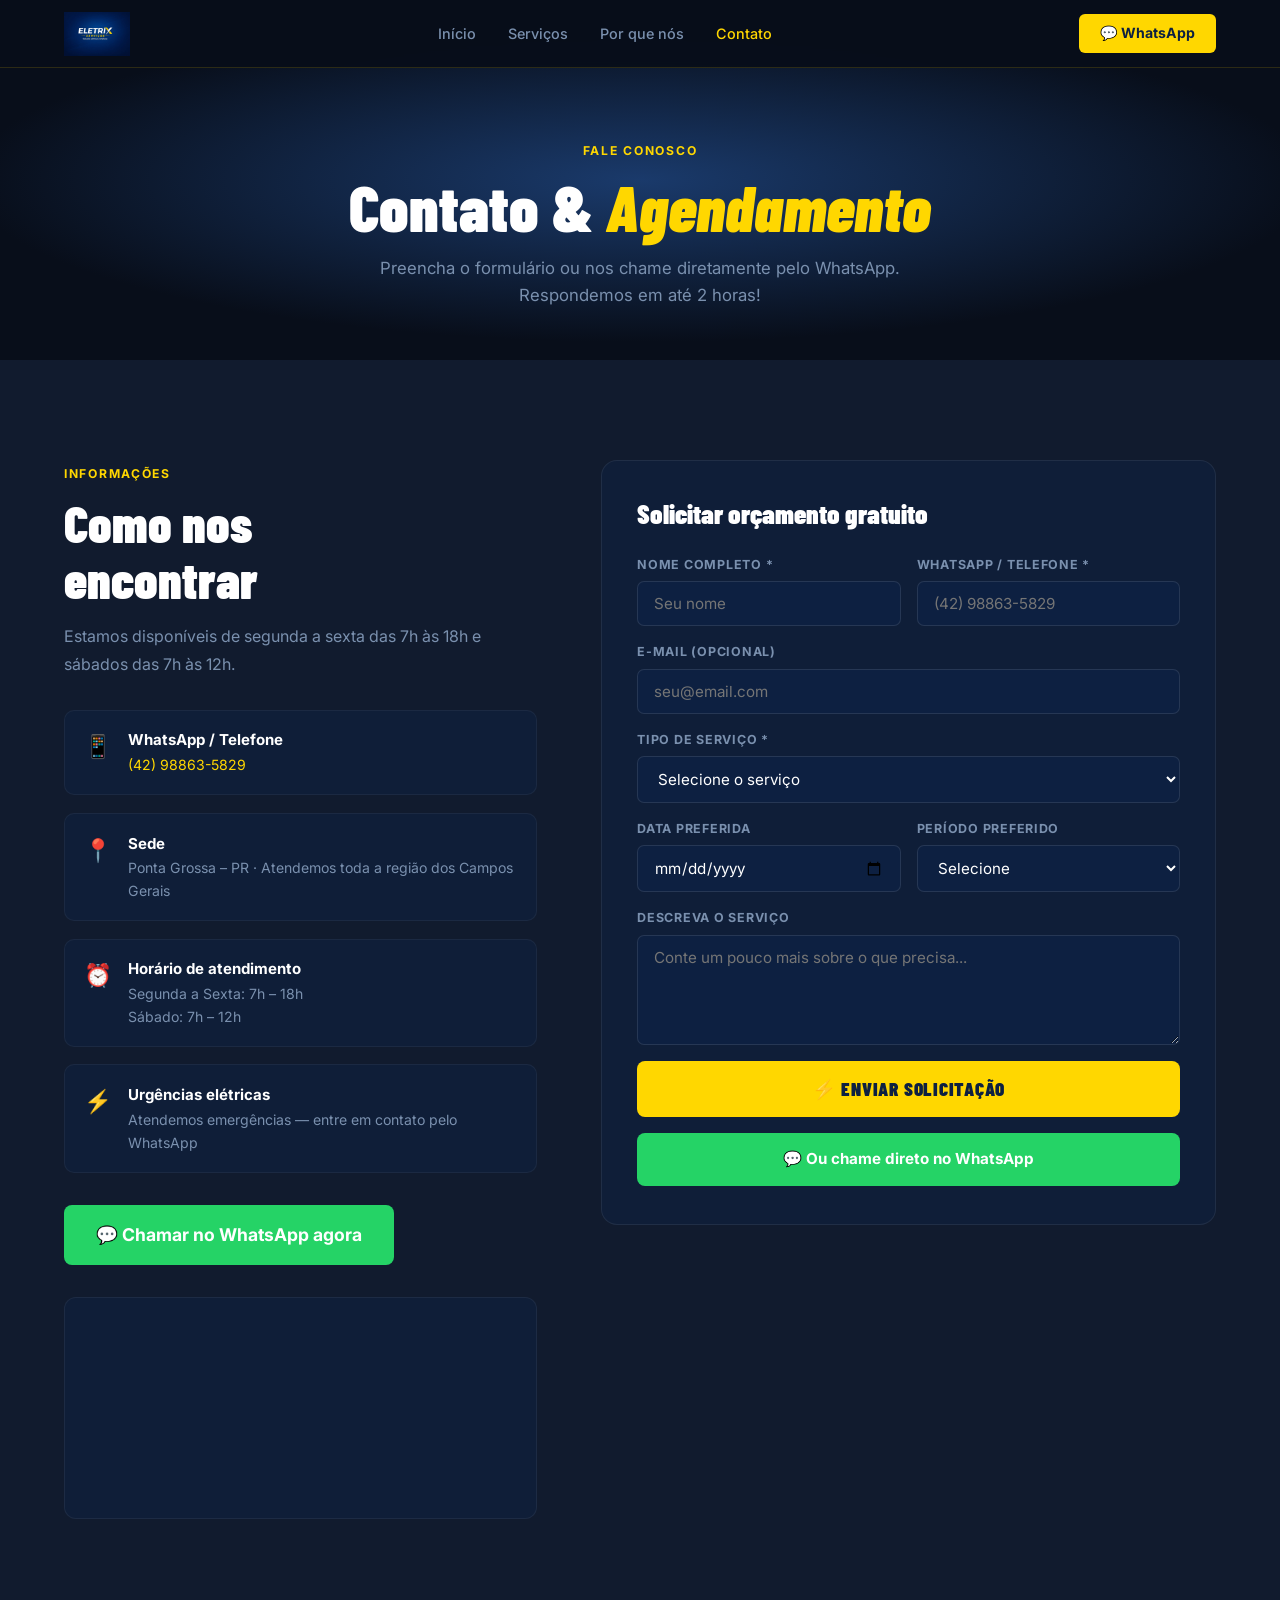
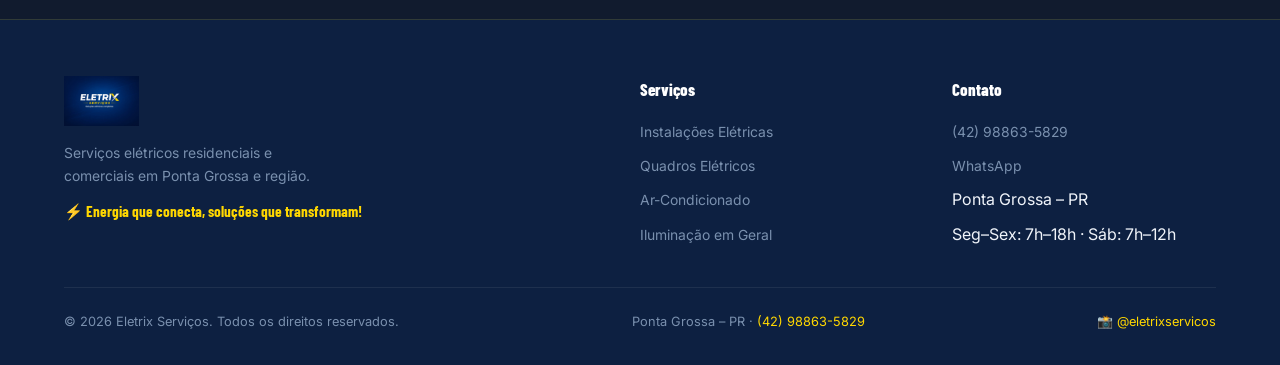
==== pages/contato.html @ 4c6054d5 "feature: criando base do novo site" ====
<!DOCTYPE html>
<html lang="pt-BR">
<head>
  <meta charset="UTF-8" />
  <meta name="viewport" content="width=device-width, initial-scale=1.0" />
  <title>Contato & Agendamento | Eletrix – Ponta Grossa, PR</title>
  <meta name="description" content="Entre em contato com a Eletrix. Agende uma visita ou peça um orçamento gratuito. WhatsApp: (42) 98863-5829." />

  <link rel="preconnect" href="https://fonts.googleapis.com" />
  <link rel="preconnect" href="https://fonts.gstatic.com" crossorigin />
  <link href="https://fonts.googleapis.com/css2?family=Barlow+Condensed:wght@400;600;700;900&family=Inter:wght@400;500;600&display=swap" rel="stylesheet" />
  <link rel="stylesheet" href="../css/style.css" />
</head>
<body>

  <!-- ══ NAV ══ -->
  <nav id="navbar">
    <a href="../index.html" class="nav-logo">
      <img src="../img/logo.jpg" alt="Eletrix Serviços" />
    </a>
    <ul class="nav-links">
      <li><a href="../index.html">Início</a></li>
      <li><a href="servicos.html">Serviços</a></li>
      <li><a href="../index.html#porque">Por que nós</a></li>
      <li><a href="contato.html" style="color:var(--spark)">Contato</a></li>
    </ul>
    <a href="https://wa.me/5542988635829" class="nav-cta" target="_blank">💬 WhatsApp</a>
    <button class="hamburger" id="hamburger" aria-label="Abrir menu">
      <span></span><span></span><span></span>
    </button>
  </nav>

  <!-- Mobile menu -->
  <div class="mobile-menu" id="mobile-menu">
    <a href="../index.html">Início</a>
    <a href="servicos.html">Serviços</a>
    <a href="../index.html#porque">Por que nós</a>
    <a href="contato.html">Contato</a>
    <a href="https://wa.me/5542988635829" class="nav-cta" target="_blank">💬 WhatsApp</a>
  </div>

  <!-- ══ PAGE HERO ══ -->
  <div class="page-hero reveal">
    <span class="section-eyebrow">Fale conosco</span>
    <h1>Contato &amp; <em style="color:var(--spark)">Agendamento</em></h1>
    <p>Preencha o formulário ou nos chame diretamente pelo WhatsApp. Respondemos em até 2 horas!</p>
  </div>

  <!-- ══ CONTATO GRID ══ -->
  <section class="section section--alt">
    <div class="max-w">
      <div class="contact-grid">

        <!-- INFO LATERAL -->
        <div>
          <div class="reveal">
            <span class="section-eyebrow">Informações</span>
            <h2 class="section-title">Como nos<br>encontrar</h2>
            <p class="section-sub">Estamos disponíveis de segunda a sexta das 7h às 18h e sábados das 7h às 12h.</p>
          </div>
          <div class="contact-info-list">
            <div class="contact-info-item reveal">
              <span class="ci-icon">📱</span>
              <div class="ci-text">
                <strong>WhatsApp / Telefone</strong>
                <a href="https://wa.me/5542988635829" target="_blank">(42) 98863-5829</a>
              </div>
            </div>
            <div class="contact-info-item reveal">
              <span class="ci-icon">📍</span>
              <div class="ci-text">
                <strong>Sede</strong>
                Ponta Grossa – PR · Atendemos toda a região dos Campos Gerais
              </div>
            </div>
            <div class="contact-info-item reveal">
              <span class="ci-icon">⏰</span>
              <div class="ci-text">
                <strong>Horário de atendimento</strong>
                Segunda a Sexta: 7h – 18h<br>Sábado: 7h – 12h
              </div>
            </div>
            <div class="contact-info-item reveal">
              <span class="ci-icon">⚡</span>
              <div class="ci-text">
                <strong>Urgências elétricas</strong>
                Atendemos emergências — entre em contato pelo WhatsApp
              </div>
            </div>
          </div>

          <!-- WhatsApp direto grande -->
          <a href="https://wa.me/5542988635829?text=Olá%2C+vim+pelo+site+da+Eletrix+e+gostaria+de+um+orçamento!"
             class="btn-whatsapp reveal" style="margin-top:2rem;justify-content:center;font-size:1.1rem;padding:1rem 2rem;" target="_blank">
            💬 Chamar no WhatsApp agora
          </a>

          <!-- Mapa placeholder -->
          <div class="reveal" style="margin-top:2rem;">
            <div style="background:var(--card);border-radius:12px;overflow:hidden;border:1px solid rgba(255,255,255,.06);">
              <iframe
                src="https://www.google.com/maps/embed?pb=!1m18!1m12!1m3!1d115938.4509085959!2d-50.22033!3d-25.09476!2m3!1f0!2f0!3f0!3m2!1i1024!2i768!4f13.1!3m3!1m2!1s0x94e8ab40a8640e25%3A0x6c54d29d7f6c5b4c!2sPonta%20Grossa%2C%20PR!5e0!3m2!1spt-BR!2sbr!4v1700000000000"
                width="100%" height="220" style="border:0;display:block;" allowfullscreen loading="lazy"
                referrerpolicy="no-referrer-when-downgrade" title="Eletrix – Ponta Grossa, PR">
              </iframe>
            </div>
          </div>
        </div>

        <!-- FORMULÁRIO -->
        <div class="form-box reveal">
          <h3>Solicitar orçamento gratuito</h3>

          <div id="contact-form">
            <div class="form-row">
              <div class="form-group">
                <label for="nome">Nome completo *</label>
                <input type="text" id="nome" name="nome" placeholder="Seu nome" autocomplete="name" />
              </div>
              <div class="form-group">
                <label for="telefone">WhatsApp / Telefone *</label>
                <input type="tel" id="telefone" name="telefone" placeholder="(42) 98863-5829" autocomplete="tel" />
              </div>
            </div>

            <div class="form-group">
              <label for="email">E-mail (opcional)</label>
              <input type="email" id="email" name="email" placeholder="seu@email.com" autocomplete="email" />
            </div>

            <div class="form-group">
              <label for="servico">Tipo de serviço *</label>
              <select id="servico" name="servico">
                <option value="">Selecione o serviço</option>
                <option value="instalacao">Instalações Elétricas</option>
                <option value="quadro">Quadros Elétricos</option>
                <option value="chuveiro">Chuveiros e Torneiras</option>
                <option value="arcondicionado">Ar-Condicionado e Ventilação</option>
                <option value="iluminacao">Iluminação em Geral</option>
                <option value="manutencao">Manutenção Elétrica</option>
                <option value="cftv">CFTV / Câmeras de Segurança</option>
                <option value="projeto">Projeto / Laudo Elétrico</option>
                <option value="outro">Outro</option>
              </select>
            </div>

            <div class="form-row">
              <div class="form-group">
                <label for="data">Data preferida</label>
                <input type="date" id="data" name="data" />
              </div>
              <div class="form-group">
                <label for="horario">Período preferido</label>
                <select id="horario" name="horario">
                  <option value="">Selecione</option>
                  <option value="manha">Manhã (7h – 12h)</option>
                  <option value="tarde">Tarde (12h – 18h)</option>
                </select>
              </div>
            </div>

            <div class="form-group">
              <label for="mensagem">Descreva o serviço</label>
              <textarea id="mensagem" name="mensagem" placeholder="Conte um pouco mais sobre o que precisa..."></textarea>
            </div>

            <button class="btn-submit" id="submit-btn" type="button">
              ⚡ Enviar solicitação
            </button>

            <a href="https://wa.me/5542988635829?text=Olá%2C+vim+pelo+site+da+Eletrix+e+gostaria+de+um+orçamento!"
               class="form-whatsapp" target="_blank">
              💬 Ou chame direto no WhatsApp
            </a>
          </div>

          <!-- Sucesso -->
          <div class="form-success" id="form-success">
            <div class="form-success-icon">✅</div>
            <h4>Solicitação enviada!</h4>
            <p>Entraremos em contato em breve pelo telefone ou WhatsApp informado.<br>Obrigado pela confiança!</p>
            <a href="../index.html" class="btn-primary" style="margin-top:1.5rem;display:inline-flex;justify-content:center;">
              Voltar ao início
            </a>
          </div>

        </div>
      </div>
    </div>
  </section>

  <!-- ══ FOOTER ══ -->
  <footer>
    <div class="max-w">
      <div class="footer-top">
        <div>
          <div class="footer-logo">
            <img src="../img/logo.jpg" alt="Eletrix Serviços" />
          </div>
          <p class="footer-desc">Serviços elétricos residenciais e comerciais em Ponta Grossa e região.</p>
          <p class="footer-slogan">⚡ Energia que conecta, soluções que transformam!</p>
        </div>
        <div>
          <div class="footer-heading">Serviços</div>
          <ul class="footer-links">
            <li><a href="servicos.html">Instalações Elétricas</a></li>
            <li><a href="servicos.html">Quadros Elétricos</a></li>
            <li><a href="servicos.html">Ar-Condicionado</a></li>
            <li><a href="servicos.html">Iluminação em Geral</a></li>
          </ul>
        </div>
        <div>
          <div class="footer-heading">Contato</div>
          <ul class="footer-links">
            <li><a href="tel:+5542988635829">(42) 98863-5829</a></li>
            <li><a href="https://wa.me/5542988635829" target="_blank">WhatsApp</a></li>
            <li>Ponta Grossa – PR</li>
            <li>Seg–Sex: 7h–18h · Sáb: 7h–12h</li>
          </ul>
        </div>
      </div>
      <div class="footer-bottom">
        <span>© <span id="year"></span> Eletrix Serviços. Todos os direitos reservados.</span>
        <span>Ponta Grossa – PR · <a href="tel:+5542988635829">(42) 98863-5829</a></span>
        <a href="https://www.instagram.com/eletrixservicos" target="_blank" style="display:inline-flex;align-items:center;gap:.4rem;color:var(--spark);">
          📸 @eletrixservicos
        </a>
      </div>
    </div>
  </footer>

  <script src="../js/main.js"></script>
</body>
</html>
---- css/style.css ----
/* ═══════════════════════════════════════════
   ELETRIX SERVIÇOS – style.css
   Cores baseadas na identidade visual oficial
═══════════════════════════════════════════ */

/* ── VARIÁVEIS ── */
:root {
  --navy:    #0d2041;
  --blue:    #1a3a6b;
  --spark:   #FFD700;
  --spark2:  #FFA500;
  --dark:    #080e1a;
  --gray:    #111b2e;
  --card:    #0f1e38;
  --light:   #f0f4fa;
  --muted:   #7a90ae;
  --white:   #ffffff;
  --radius:  10px;
  --shadow:  0 8px 32px rgba(0,0,0,.45);
}

/* ── RESET ── */
*, *::before, *::after { box-sizing: border-box; margin: 0; padding: 0; }
html  { scroll-behavior: smooth; }
body  {
  font-family: 'Inter', sans-serif;
  background: var(--dark);
  color: var(--light);
  overflow-x: hidden;
  line-height: 1.6;
}
h1,h2,h3,h4 { font-family: 'Barlow Condensed', sans-serif; line-height: 1.1; }
a   { text-decoration: none; color: inherit; }
img { max-width: 100%; display: block; }

/* ── NAV ── */
nav {
  position: fixed; top: 0; left: 0; right: 0; z-index: 200;
  display: flex; align-items: center; justify-content: space-between;
  padding: 0 5vw; height: 68px;
  background: rgba(8,14,26,.92);
  backdrop-filter: blur(14px);
  border-bottom: 1px solid rgba(255,215,0,.15);
  transition: background .3s;
}
nav.scrolled { background: rgba(8,14,26,.98); }

/* Logo na nav */
.nav-logo img {
  height: 44px;
  width: auto;
  object-fit: contain;
}

.nav-links { display: flex; gap: 2rem; list-style: none; }
.nav-links a {
  font-size: .9rem; font-weight: 500; color: var(--muted);
  transition: color .2s;
}
.nav-links a:hover { color: var(--spark); }

.nav-cta {
  background: var(--spark); color: var(--navy);
  padding: .5rem 1.3rem; border-radius: 6px;
  font-weight: 700; font-size: .88rem;
  display: flex; align-items: center; gap: .35rem;
  transition: background .2s, transform .15s;
  white-space: nowrap;
}
.nav-cta:hover { background: #ffe033; transform: translateY(-1px); }

/* Hamburger */
.hamburger {
  display: none; flex-direction: column; gap: 5px;
  cursor: pointer; padding: 4px; background: none; border: none;
}
.hamburger span {
  display: block; width: 24px; height: 2px;
  background: var(--light); border-radius: 2px; transition: .3s;
}
.hamburger.active span:nth-child(1) { transform: translateY(7px) rotate(45deg); }
.hamburger.active span:nth-child(2) { opacity: 0; }
.hamburger.active span:nth-child(3) { transform: translateY(-7px) rotate(-45deg); }

/* Mobile menu */
.mobile-menu {
  display: none; position: fixed;
  top: 68px; left: 0; right: 0; z-index: 199;
  background: rgba(8,14,26,.98);
  border-bottom: 1px solid rgba(255,215,0,.15);
  padding: 1.5rem 5vw 2rem;
  flex-direction: column; gap: 1.2rem;
}
.mobile-menu.open { display: flex; }
.mobile-menu a {
  font-size: 1rem; font-weight: 500; color: var(--muted);
  padding: .5rem 0; border-bottom: 1px solid rgba(255,255,255,.05);
}
.mobile-menu a:hover { color: var(--spark); }
.mobile-menu .nav-cta {
  display: inline-flex; width: fit-content; margin-top: .5rem;
}

/* ── UTILITÁRIOS ── */
.max-w    { max-width: 1200px; margin: 0 auto; }
.section  { padding: 100px 5vw; }
.section--alt { background: var(--gray); }

.section-eyebrow {
  display: inline-block;
  font-size: .76rem; font-weight: 700; letter-spacing: .14em;
  text-transform: uppercase; color: var(--spark);
  margin-bottom: .7rem;
}
.section-title {
  font-size: clamp(2rem, 4vw, 3.2rem);
  font-weight: 900; color: var(--white); margin-bottom: .9rem;
}
.section-sub {
  font-size: 1rem; color: var(--muted); line-height: 1.75;
  max-width: 540px;
}
.section-header { margin-bottom: 3.5rem; }

/* Botões */
.btn-primary {
  background: var(--spark); color: var(--navy);
  padding: .85rem 2rem; border-radius: 8px;
  font-weight: 700; font-size: 1rem;
  display: inline-flex; align-items: center; gap: .5rem;
  transition: transform .15s, box-shadow .2s;
}
.btn-primary:hover {
  transform: translateY(-2px);
  box-shadow: 0 8px 28px rgba(255,215,0,.38);
}
.btn-outline {
  border: 1.5px solid rgba(255,255,255,.22); color: var(--white);
  padding: .85rem 2rem; border-radius: 8px;
  font-weight: 600; font-size: 1rem;
  transition: border-color .2s, color .2s;
}
.btn-outline:hover { border-color: var(--spark); color: var(--spark); }
.btn-whatsapp {
  display: inline-flex; align-items: center; gap: .55rem;
  background: #25d366; color: #fff;
  padding: .85rem 2rem; border-radius: 8px;
  font-weight: 700; font-size: 1rem;
  transition: background .2s, transform .15s;
}
.btn-whatsapp:hover { background: #1ebe5d; transform: translateY(-2px); }

/* Scroll reveal */
.reveal {
  opacity: 0; transform: translateY(28px);
  transition: opacity .7s ease, transform .7s ease;
}
.reveal.visible { opacity: 1; transform: none; }

/* ── HERO ── */
#hero {
  min-height: 100vh;
  display: flex; align-items: center;
  padding: 0 5vw; padding-top: 90px;
  background:
    radial-gradient(ellipse 75% 55% at 65% 45%, #1a3a6b 0%, transparent 70%),
    var(--dark);
  position: relative; overflow: hidden;
}
.particles {
  position: absolute; inset: 0; pointer-events: none; overflow: hidden;
}
.particle {
  position: absolute; border-radius: 50%;
  background: var(--spark); opacity: 0;
  animation: floatParticle linear infinite;
}
.hero-grid {
  display: grid; grid-template-columns: 1fr 1fr;
  gap: 3rem; align-items: center; width: 100%;
}
.hero-eyebrow {
  display: inline-flex; align-items: center; gap: .5rem;
  background: rgba(255,215,0,.1);
  border: 1px solid rgba(255,215,0,.28);
  color: var(--spark); font-size: .8rem; font-weight: 700;
  padding: .3rem .9rem; border-radius: 20px;
  letter-spacing: .07em; text-transform: uppercase;
  margin-bottom: 1.2rem;
}
h1.hero-title {
  font-size: clamp(2.8rem, 5.5vw, 5rem);
  font-weight: 900; color: var(--white); margin-bottom: 1.1rem;
  opacity: 0; transform: translateY(28px);
  animation: fadeUp .8s .15s forwards;
}
h1.hero-title em { color: var(--spark); font-style: normal; }
.hero-sub {
  font-size: 1.05rem; color: var(--muted); line-height: 1.75;
  margin-bottom: 2rem; max-width: 460px;
  opacity: 0; transform: translateY(20px);
  animation: fadeUp .8s .35s forwards;
}
.hero-actions {
  display: flex; gap: 1rem; flex-wrap: wrap;
  opacity: 0; animation: fadeUp .8s .55s forwards;
}
.hero-stats {
  display: flex; gap: 2.5rem; margin-top: 3rem;
  opacity: 0; animation: fadeUp .8s .75s forwards;
}
.stat-num {
  font-family: 'Barlow Condensed', sans-serif;
  font-size: 2.4rem; font-weight: 900; color: var(--spark); line-height: 1;
}
.stat-label { font-size: .78rem; color: var(--muted); margin-top: .15rem; }

/* Logo hero visual */
.hero-visual {
  display: flex; justify-content: center; align-items: center;
  opacity: 0; animation: fadeUp .8s .25s forwards;
}
.hero-logo-wrap {
  position: relative; display: flex; align-items: center; justify-content: center;
}
.hero-logo-glow {
  position: absolute; inset: -40px; border-radius: 50%;
  background: radial-gradient(circle, rgba(255,215,0,.15) 0%, transparent 68%);
  animation: pulse 3s ease-in-out infinite;
}
.hero-logo-img {
  width: clamp(260px, 30vw, 380px);
  border-radius: 16px;
  position: relative; z-index: 1;
  filter: drop-shadow(0 0 40px rgba(255,215,0,.3));
}

/* ── SERVIÇOS (index preview) ── */
.services-grid {
  display: grid; grid-template-columns: repeat(auto-fit, minmax(220px, 1fr));
  gap: 1.4rem;
}
.service-card {
  background: var(--card);
  border: 1px solid rgba(255,255,255,.06);
  border-radius: var(--radius); padding: 1.8rem 1.6rem;
  transition: transform .25s, border-color .25s, box-shadow .25s;
  text-align: center;
}
.service-card:hover {
  transform: translateY(-6px);
  border-color: rgba(255,215,0,.3);
  box-shadow: 0 14px 40px rgba(0,0,0,.4);
}
.service-icon {
  font-size: 2.8rem; margin-bottom: 1rem;
  display: block; line-height: 1;
}
.service-card h3 {
  font-size: 1.25rem; font-weight: 700; color: var(--white);
  margin-bottom: .5rem;
}
.service-card p { font-size: .88rem; color: var(--muted); line-height: 1.65; }
.service-more {
  display: block; margin-top: 3.5rem; text-align: center;
}

/* ── DIFERENCIAIS ── */
.diff-grid {
  display: grid; grid-template-columns: 1fr 1fr;
  gap: 4rem; align-items: center;
}
.diff-list { list-style: none; display: flex; flex-direction: column; gap: 1.2rem; margin-top: 2rem; }
.diff-item {
  display: flex; gap: 1rem; align-items: flex-start;
  padding: 1.1rem 1.3rem;
  background: var(--card); border-radius: var(--radius);
  border: 1px solid rgba(255,255,255,.05);
  transition: border-color .2s;
}
.diff-item:hover { border-color: rgba(255,215,0,.2); }
.diff-icon { font-size: 1.5rem; flex-shrink: 0; }
.diff-item h4 { font-size: 1.05rem; font-weight: 700; color: var(--white); margin-bottom: .2rem; }
.diff-item p  { font-size: .87rem; color: var(--muted); line-height: 1.6; }

.creds-box {
  background: var(--card); border-radius: 16px;
  padding: 2rem; display: flex; flex-direction: column; gap: 1rem;
}
.creds-title {
  font-family: 'Barlow Condensed', sans-serif;
  font-size: 1.2rem; font-weight: 800; color: var(--spark);
  margin-bottom: .3rem;
}
.cred-row {
  display: flex; align-items: center; gap: .9rem;
  padding: .85rem 1rem; background: var(--navy); border-radius: 8px;
}
.cred-row-icon { font-size: 1.3rem; flex-shrink: 0; }
.cred-row-text { font-size: .86rem; color: var(--muted); }
.cred-row-text strong { color: var(--white); display: block; font-size: .92rem; }

/* ── DEPOIMENTOS ── */
.reviews-grid {
  display: grid; grid-template-columns: repeat(auto-fit, minmax(270px, 1fr));
  gap: 1.4rem;
}
.review-card {
  background: var(--card); border-radius: var(--radius);
  padding: 1.8rem; border: 1px solid rgba(255,255,255,.05);
  display: flex; flex-direction: column; gap: .9rem;
  transition: transform .2s;
}
.review-card:hover { transform: translateY(-4px); }
.stars { color: var(--spark); font-size: .95rem; letter-spacing: .1em; }
.review-text {
  font-size: .92rem; color: var(--light); line-height: 1.7;
  font-style: italic;
}
.reviewer { display: flex; align-items: center; gap: .75rem; margin-top: auto; }
.reviewer-avatar {
  width: 40px; height: 40px; border-radius: 50%;
  background: linear-gradient(135deg, var(--spark), var(--spark2));
  display: flex; align-items: center; justify-content: center;
  font-family: 'Barlow Condensed', sans-serif;
  font-weight: 900; font-size: 1.05rem; color: var(--navy);
  flex-shrink: 0;
}
.reviewer-name { font-weight: 600; font-size: .88rem; color: var(--white); }
.reviewer-loc  { font-size: .76rem; color: var(--muted); }

/* ── CTA BANNER ── */
.cta-banner {
  background: linear-gradient(135deg, var(--spark) 0%, var(--spark2) 100%);
  padding: 60px 5vw; text-align: center;
}
.cta-banner h2 {
  font-size: clamp(1.8rem, 3.5vw, 3rem);
  font-weight: 900; color: var(--navy); margin-bottom: .8rem;
}
.cta-banner p { font-size: 1.1rem; color: var(--navy); opacity: .8; margin-bottom: 2rem; }
.cta-banner .btn-dark {
  background: var(--navy); color: var(--spark);
  padding: .9rem 2.2rem; border-radius: 8px;
  font-weight: 800; font-size: 1rem;
  display: inline-flex; align-items: center; gap: .5rem;
  transition: background .2s, transform .15s;
}
.cta-banner .btn-dark:hover { background: var(--dark); transform: translateY(-2px); }

/* ── PAGE INTERNA: SERVIÇOS ── */
.page-hero {
  min-height: 40vh; display: flex; align-items: center;
  padding: 0 5vw; padding-top: 90px;
  background: radial-gradient(ellipse 70% 60% at 50% 50%, #1a3a6b 0%, var(--dark) 75%);
  text-align: center; flex-direction: column; justify-content: center;
}
.page-hero h1 {
  font-size: clamp(2.2rem, 5vw, 4rem);
  font-weight: 900; color: var(--white); margin-bottom: .8rem;
}
.page-hero p { font-size: 1.05rem; color: var(--muted); max-width: 540px; margin: 0 auto; }

.services-full-grid {
  display: grid; grid-template-columns: repeat(auto-fit, minmax(300px, 1fr));
  gap: 1.8rem;
}
.service-full-card {
  background: var(--card); border-radius: var(--radius);
  padding: 2.2rem 2rem; border: 1px solid rgba(255,255,255,.06);
  transition: transform .25s, border-color .25s, box-shadow .25s;
}
.service-full-card:hover {
  transform: translateY(-6px);
  border-color: rgba(255,215,0,.28);
  box-shadow: 0 14px 44px rgba(0,0,0,.42);
}
.service-full-card .svc-icon { font-size: 3rem; margin-bottom: 1.2rem; }
.service-full-card h3 {
  font-size: 1.45rem; font-weight: 800; color: var(--white); margin-bottom: .6rem;
}
.service-full-card p { font-size: .92rem; color: var(--muted); line-height: 1.7; margin-bottom: 1.2rem; }
.svc-tags { display: flex; flex-wrap: wrap; gap: .5rem; }
.svc-tag {
  font-size: .74rem; font-weight: 700; letter-spacing: .05em;
  color: var(--spark); background: rgba(255,215,0,.09);
  border: 1px solid rgba(255,215,0,.2);
  padding: .22rem .7rem; border-radius: 4px;
}
.svc-cta {
  display: inline-flex; align-items: center; gap: .4rem;
  margin-top: 1.4rem; color: var(--spark);
  font-weight: 700; font-size: .88rem;
  transition: gap .2s;
}
.svc-cta:hover { gap: .7rem; }

/* ── PAGE INTERNA: CONTATO ── */
.contact-grid {
  display: grid; grid-template-columns: 1fr 1.3fr;
  gap: 4rem; align-items: start;
}
.contact-info-list { display: flex; flex-direction: column; gap: 1.1rem; margin-top: 2rem; }
.contact-info-item {
  display: flex; gap: 1rem; align-items: flex-start;
  padding: 1.1rem 1.2rem; background: var(--card);
  border-radius: var(--radius); border: 1px solid rgba(255,255,255,.05);
}
.ci-icon { font-size: 1.4rem; flex-shrink: 0; }
.ci-text  { font-size: .88rem; color: var(--muted); line-height: 1.6; }
.ci-text strong { color: var(--white); display: block; margin-bottom: .12rem; font-size: .94rem; }
.ci-text a { color: var(--spark); }

.form-box {
  background: var(--card); border-radius: 16px;
  padding: 2.4rem 2.2rem; border: 1px solid rgba(255,255,255,.07);
}
.form-box h3 {
  font-size: 1.7rem; font-weight: 900; color: var(--white);
  margin-bottom: 1.6rem;
}
.form-row   { display: grid; grid-template-columns: 1fr 1fr; gap: 1rem; }
.form-group { display: flex; flex-direction: column; gap: .4rem; margin-bottom: 1rem; }
.form-group label {
  font-size: .78rem; font-weight: 700; color: var(--muted);
  text-transform: uppercase; letter-spacing: .06em;
}
.form-group input,
.form-group select,
.form-group textarea {
  background: var(--navy); border: 1.5px solid rgba(255,255,255,.1);
  border-radius: 7px; padding: .75rem 1rem;
  color: var(--white); font-size: .95rem;
  font-family: 'Inter', sans-serif; outline: none;
  transition: border-color .2s; width: 100%;
}
.form-group input:focus,
.form-group select:focus,
.form-group textarea:focus { border-color: var(--spark); }
.form-group textarea { resize: vertical; min-height: 110px; }
.form-group select option { background: var(--navy); }
.btn-submit {
  width: 100%; padding: 1rem;
  background: var(--spark); color: var(--navy);
  border: none; border-radius: 8px; cursor: pointer;
  font-family: 'Barlow Condensed', sans-serif;
  font-size: 1.2rem; font-weight: 900;
  letter-spacing: .04em; text-transform: uppercase;
  transition: background .2s, transform .15s, box-shadow .2s;
}
.btn-submit:hover {
  background: #ffe033; transform: translateY(-2px);
  box-shadow: 0 8px 28px rgba(255,215,0,.4);
}
.btn-submit:disabled { opacity: .6; cursor: not-allowed; transform: none; }
.form-whatsapp {
  display: flex; align-items: center; justify-content: center; gap: .6rem;
  margin-top: 1rem; padding: .9rem;
  background: #25d366; color: #fff; border-radius: 8px;
  font-weight: 700; font-size: .95rem;
  transition: background .2s, transform .15s;
}
.form-whatsapp:hover { background: #1ebe5d; transform: translateY(-2px); }
.form-success {
  display: none; text-align: center; padding: 2.5rem 1rem;
}
.form-success-icon { font-size: 3.5rem; margin-bottom: .8rem; }
.form-success h4 {
  font-family: 'Barlow Condensed', sans-serif;
  font-size: 2rem; font-weight: 900; color: var(--spark); margin-bottom: .5rem;
}
.form-success p { font-size: .95rem; color: var(--muted); }

/* ── FOOTER ── */
footer {
  background: var(--navy);
  padding: 3.5rem 5vw 2rem;
  border-top: 1px solid rgba(255,215,0,.15);
}
.footer-top {
  display: grid; grid-template-columns: 2fr 1fr 1fr;
  gap: 3rem; margin-bottom: 2.5rem;
}
.footer-logo img { height: 50px; width: auto; margin-bottom: 1rem; }
.footer-desc { font-size: .87rem; color: var(--muted); line-height: 1.7; max-width: 280px; }
.footer-slogan {
  font-family: 'Barlow Condensed', sans-serif;
  font-size: .95rem; font-weight: 700; color: var(--spark);
  margin-top: .6rem;
}
.footer-heading {
  font-family: 'Barlow Condensed', sans-serif;
  font-size: 1.05rem; font-weight: 800; color: var(--white); margin-bottom: 1rem;
}
.footer-links { list-style: none; display: flex; flex-direction: column; gap: .55rem; }
.footer-links a { font-size: .87rem; color: var(--muted); transition: color .2s; }
.footer-links a:hover { color: var(--spark); }
.footer-bottom {
  border-top: 1px solid rgba(255,255,255,.07);
  padding-top: 1.5rem;
  display: flex; justify-content: space-between; align-items: center;
  font-size: .8rem; color: var(--muted); flex-wrap: wrap; gap: .5rem;
}
.footer-bottom a { color: var(--spark); }

/* ── ANIMAÇÕES ── */
@keyframes fadeUp {
  to { opacity: 1; transform: translateY(0); }
}
@keyframes pulse {
  0%, 100% { transform: scale(1); opacity: .15; }
  50%       { transform: scale(1.2); opacity: .3; }
}
@keyframes floatParticle {
  from { transform: translateY(100vh); opacity: 0; }
  8%   { opacity: .35; }
  92%  { opacity: .12; }
  to   { transform: translateY(-8vh); opacity: 0; }
}

/* ── RESPONSIVO ── */
@media (max-width: 900px) {
  .hero-grid   { grid-template-columns: 1fr; }
  .diff-grid   { grid-template-columns: 1fr; }
  .contact-grid { grid-template-columns: 1fr; }
  .hero-visual { display: none; }
}
@media (max-width: 768px) {
  .nav-links, .nav-cta { display: none; }
  .hamburger { display: flex; }
  .footer-top { grid-template-columns: 1fr; gap: 2rem; }
  .footer-bottom { flex-direction: column; text-align: center; }
  .form-row { grid-template-columns: 1fr; }
  .hero-stats { gap: 1.5rem; flex-wrap: wrap; }
}
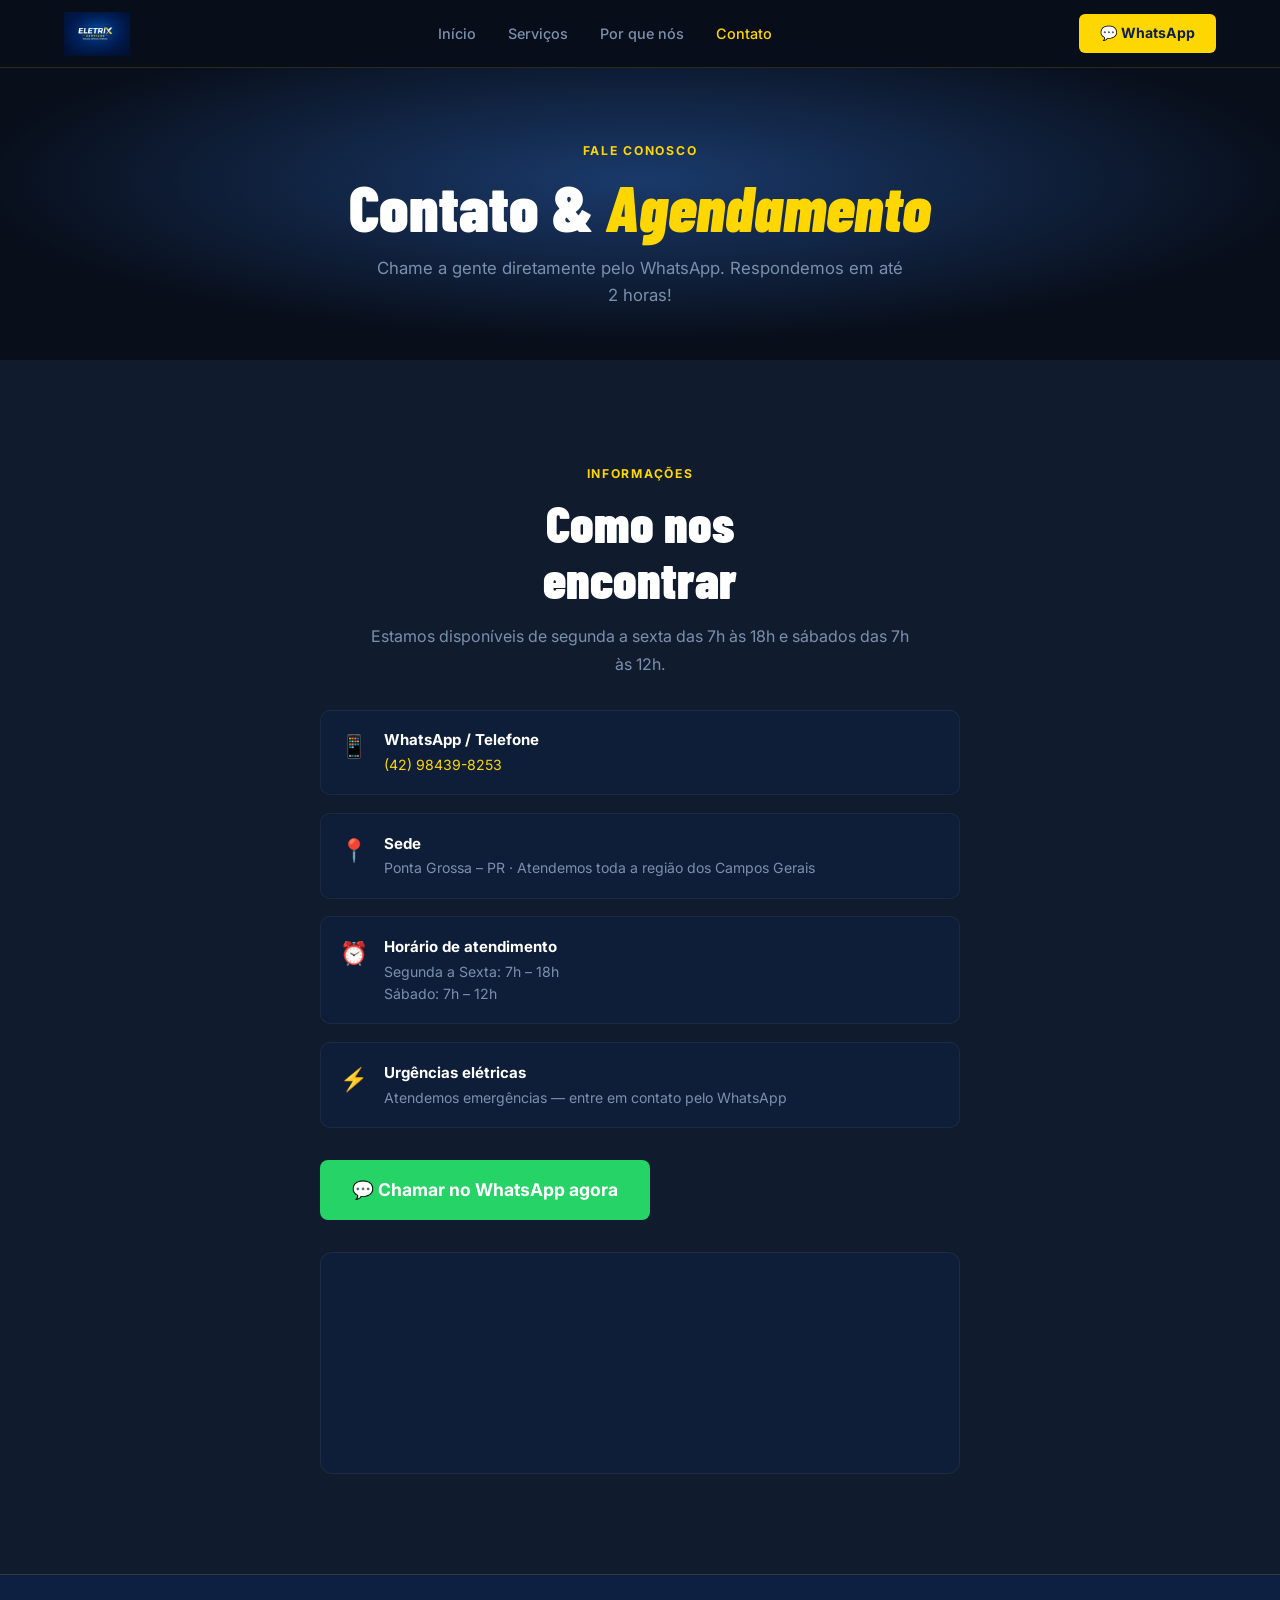
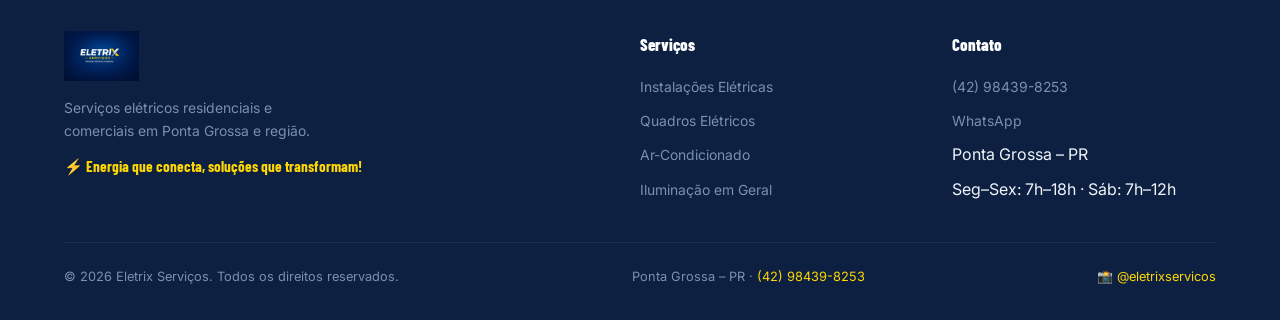
==== commit 821ade28: "Remove formulario de contato, adiciona SEO files e atualiza WhatsApp Substitui o formulario da pagin" ====
--- a/pages/contato.html
+++ b/pages/contato.html
@@ -4,7 +4,7 @@
   <meta charset="UTF-8" />
   <meta name="viewport" content="width=device-width, initial-scale=1.0" />
   <title>Contato & Agendamento | Eletrix – Ponta Grossa, PR</title>
-  <meta name="description" content="Entre em contato com a Eletrix. Agende uma visita ou peça um orçamento gratuito. WhatsApp: (42) 98863-5829." />
+  <meta name="description" content="Entre em contato com a Eletrix. Agende uma visita ou peça um orçamento gratuito. WhatsApp: (42) 98439-8253." />
 
   <link rel="preconnect" href="https://fonts.googleapis.com" />
   <link rel="preconnect" href="https://fonts.gstatic.com" crossorigin />
@@ -24,7 +24,7 @@
       <li><a href="../index.html#porque">Por que nós</a></li>
       <li><a href="contato.html" style="color:var(--spark)">Contato</a></li>
     </ul>
-    <a href="https://wa.me/5542988635829" class="nav-cta" target="_blank">💬 WhatsApp</a>
+    <a href="https://wa.me/5542984398253" class="nav-cta" target="_blank">💬 WhatsApp</a>
     <button class="hamburger" id="hamburger" aria-label="Abrir menu">
       <span></span><span></span><span></span>
     </button>
@@ -36,154 +36,69 @@
     <a href="servicos.html">Serviços</a>
     <a href="../index.html#porque">Por que nós</a>
     <a href="contato.html">Contato</a>
-    <a href="https://wa.me/5542988635829" class="nav-cta" target="_blank">💬 WhatsApp</a>
+    <a href="https://wa.me/5542984398253" class="nav-cta" target="_blank">💬 WhatsApp</a>
   </div>
 
   <!-- ══ PAGE HERO ══ -->
   <div class="page-hero reveal">
     <span class="section-eyebrow">Fale conosco</span>
     <h1>Contato &amp; <em style="color:var(--spark)">Agendamento</em></h1>
-    <p>Preencha o formulário ou nos chame diretamente pelo WhatsApp. Respondemos em até 2 horas!</p>
+    <p>Chame a gente diretamente pelo WhatsApp. Respondemos em até 2 horas!</p>
   </div>
 
-  <!-- ══ CONTATO GRID ══ -->
+  <!-- ══ CONTATO ══ -->
   <section class="section section--alt">
-    <div class="max-w">
-      <div class="contact-grid">
-
-        <!-- INFO LATERAL -->
-        <div>
-          <div class="reveal">
-            <span class="section-eyebrow">Informações</span>
-            <h2 class="section-title">Como nos<br>encontrar</h2>
-            <p class="section-sub">Estamos disponíveis de segunda a sexta das 7h às 18h e sábados das 7h às 12h.</p>
-          </div>
-          <div class="contact-info-list">
-            <div class="contact-info-item reveal">
-              <span class="ci-icon">📱</span>
-              <div class="ci-text">
-                <strong>WhatsApp / Telefone</strong>
-                <a href="https://wa.me/5542988635829" target="_blank">(42) 98863-5829</a>
-              </div>
-            </div>
-            <div class="contact-info-item reveal">
-              <span class="ci-icon">📍</span>
-              <div class="ci-text">
-                <strong>Sede</strong>
-                Ponta Grossa – PR · Atendemos toda a região dos Campos Gerais
-              </div>
-            </div>
-            <div class="contact-info-item reveal">
-              <span class="ci-icon">⏰</span>
-              <div class="ci-text">
-                <strong>Horário de atendimento</strong>
-                Segunda a Sexta: 7h – 18h<br>Sábado: 7h – 12h
-              </div>
-            </div>
-            <div class="contact-info-item reveal">
-              <span class="ci-icon">⚡</span>
-              <div class="ci-text">
-                <strong>Urgências elétricas</strong>
-                Atendemos emergências — entre em contato pelo WhatsApp
-              </div>
-            </div>
-          </div>
-
-          <!-- WhatsApp direto grande -->
-          <a href="https://wa.me/5542988635829?text=Olá%2C+vim+pelo+site+da+Eletrix+e+gostaria+de+um+orçamento!"
-             class="btn-whatsapp reveal" style="margin-top:2rem;justify-content:center;font-size:1.1rem;padding:1rem 2rem;" target="_blank">
-            💬 Chamar no WhatsApp agora
-          </a>
-
-          <!-- Mapa placeholder -->
-          <div class="reveal" style="margin-top:2rem;">
-            <div style="background:var(--card);border-radius:12px;overflow:hidden;border:1px solid rgba(255,255,255,.06);">
-              <iframe
-                src="https://www.google.com/maps/embed?pb=!1m18!1m12!1m3!1d115938.4509085959!2d-50.22033!3d-25.09476!2m3!1f0!2f0!3f0!3m2!1i1024!2i768!4f13.1!3m3!1m2!1s0x94e8ab40a8640e25%3A0x6c54d29d7f6c5b4c!2sPonta%20Grossa%2C%20PR!5e0!3m2!1spt-BR!2sbr!4v1700000000000"
-                width="100%" height="220" style="border:0;display:block;" allowfullscreen loading="lazy"
-                referrerpolicy="no-referrer-when-downgrade" title="Eletrix – Ponta Grossa, PR">
-              </iframe>
-            </div>
+    <div class="max-w contact-single">
+      <div class="reveal" style="text-align:center;">
+        <span class="section-eyebrow">Informações</span>
+        <h2 class="section-title">Como nos<br>encontrar</h2>
+        <p class="section-sub" style="margin:0 auto;">Estamos disponíveis de segunda a sexta das 7h às 18h e sábados das 7h às 12h.</p>
+      </div>
+      <div class="contact-info-list">
+        <div class="contact-info-item reveal">
+          <span class="ci-icon">📱</span>
+          <div class="ci-text">
+            <strong>WhatsApp / Telefone</strong>
+            <a href="https://wa.me/5542984398253" target="_blank">(42) 98439-8253</a>
           </div>
         </div>
+        <div class="contact-info-item reveal">
+          <span class="ci-icon">📍</span>
+          <div class="ci-text">
+            <strong>Sede</strong>
+            Ponta Grossa – PR · Atendemos toda a região dos Campos Gerais
+          </div>
+        </div>
+        <div class="contact-info-item reveal">
+          <span class="ci-icon">⏰</span>
+          <div class="ci-text">
+            <strong>Horário de atendimento</strong>
+            Segunda a Sexta: 7h – 18h<br>Sábado: 7h – 12h
+          </div>
+        </div>
+        <div class="contact-info-item reveal">
+          <span class="ci-icon">⚡</span>
+          <div class="ci-text">
+            <strong>Urgências elétricas</strong>
+            Atendemos emergências — entre em contato pelo WhatsApp
+          </div>
+        </div>
+      </div>
 
-        <!-- FORMULÁRIO -->
-        <div class="form-box reveal">
-          <h3>Solicitar orçamento gratuito</h3>
+      <!-- WhatsApp direto grande -->
+      <a href="https://wa.me/5542984398253?text=Olá%2C+vim+pelo+site+da+Eletrix+e+gostaria+de+um+orçamento!"
+         class="btn-whatsapp reveal" style="margin-top:2rem;justify-content:center;font-size:1.1rem;padding:1rem 2rem;" target="_blank">
+        💬 Chamar no WhatsApp agora
+      </a>
 
-          <div id="contact-form">
-            <div class="form-row">
-              <div class="form-group">
-                <label for="nome">Nome completo *</label>
-                <input type="text" id="nome" name="nome" placeholder="Seu nome" autocomplete="name" />
-              </div>
-              <div class="form-group">
-                <label for="telefone">WhatsApp / Telefone *</label>
-                <input type="tel" id="telefone" name="telefone" placeholder="(42) 98863-5829" autocomplete="tel" />
-              </div>
-            </div>
-
-            <div class="form-group">
-              <label for="email">E-mail (opcional)</label>
-              <input type="email" id="email" name="email" placeholder="seu@email.com" autocomplete="email" />
-            </div>
-
-            <div class="form-group">
-              <label for="servico">Tipo de serviço *</label>
-              <select id="servico" name="servico">
-                <option value="">Selecione o serviço</option>
-                <option value="instalacao">Instalações Elétricas</option>
-                <option value="quadro">Quadros Elétricos</option>
-                <option value="chuveiro">Chuveiros e Torneiras</option>
-                <option value="arcondicionado">Ar-Condicionado e Ventilação</option>
-                <option value="iluminacao">Iluminação em Geral</option>
-                <option value="manutencao">Manutenção Elétrica</option>
-                <option value="cftv">CFTV / Câmeras de Segurança</option>
-                <option value="projeto">Projeto / Laudo Elétrico</option>
-                <option value="outro">Outro</option>
-              </select>
-            </div>
-
-            <div class="form-row">
-              <div class="form-group">
-                <label for="data">Data preferida</label>
-                <input type="date" id="data" name="data" />
-              </div>
-              <div class="form-group">
-                <label for="horario">Período preferido</label>
-                <select id="horario" name="horario">
-                  <option value="">Selecione</option>
-                  <option value="manha">Manhã (7h – 12h)</option>
-                  <option value="tarde">Tarde (12h – 18h)</option>
-                </select>
-              </div>
-            </div>
-
-            <div class="form-group">
-              <label for="mensagem">Descreva o serviço</label>
-              <textarea id="mensagem" name="mensagem" placeholder="Conte um pouco mais sobre o que precisa..."></textarea>
-            </div>
-
-            <button class="btn-submit" id="submit-btn" type="button">
-              ⚡ Enviar solicitação
-            </button>
-
-            <a href="https://wa.me/5542988635829?text=Olá%2C+vim+pelo+site+da+Eletrix+e+gostaria+de+um+orçamento!"
-               class="form-whatsapp" target="_blank">
-              💬 Ou chame direto no WhatsApp
-            </a>
-          </div>
-
-          <!-- Sucesso -->
-          <div class="form-success" id="form-success">
-            <div class="form-success-icon">✅</div>
-            <h4>Solicitação enviada!</h4>
-            <p>Entraremos em contato em breve pelo telefone ou WhatsApp informado.<br>Obrigado pela confiança!</p>
-            <a href="../index.html" class="btn-primary" style="margin-top:1.5rem;display:inline-flex;justify-content:center;">
-              Voltar ao início
-            </a>
-          </div>
-
+      <!-- Mapa -->
+      <div class="reveal" style="margin-top:2rem;">
+        <div style="background:var(--card);border-radius:12px;overflow:hidden;border:1px solid rgba(255,255,255,.06);">
+          <iframe
+            src="https://www.google.com/maps/embed?pb=!1m18!1m12!1m3!1d115938.4509085959!2d-50.22033!3d-25.09476!2m3!1f0!2f0!3f0!3m2!1i1024!2i768!4f13.1!3m3!1m2!1s0x94e8ab40a8640e25%3A0x6c54d29d7f6c5b4c!2sPonta%20Grossa%2C%20PR!5e0!3m2!1spt-BR!2sbr!4v1700000000000"
+            width="100%" height="220" style="border:0;display:block;" allowfullscreen loading="lazy"
+            referrerpolicy="no-referrer-when-downgrade" title="Eletrix – Ponta Grossa, PR">
+          </iframe>
         </div>
       </div>
     </div>
@@ -212,8 +127,8 @@
         <div>
           <div class="footer-heading">Contato</div>
           <ul class="footer-links">
-            <li><a href="tel:+5542988635829">(42) 98863-5829</a></li>
-            <li><a href="https://wa.me/5542988635829" target="_blank">WhatsApp</a></li>
+            <li><a href="tel:+5542984398253">(42) 98439-8253</a></li>
+            <li><a href="https://wa.me/5542984398253" target="_blank">WhatsApp</a></li>
             <li>Ponta Grossa – PR</li>
             <li>Seg–Sex: 7h–18h · Sáb: 7h–12h</li>
           </ul>
@@ -221,7 +136,7 @@
       </div>
       <div class="footer-bottom">
         <span>© <span id="year"></span> Eletrix Serviços. Todos os direitos reservados.</span>
-        <span>Ponta Grossa – PR · <a href="tel:+5542988635829">(42) 98863-5829</a></span>
+        <span>Ponta Grossa – PR · <a href="tel:+5542984398253">(42) 98439-8253</a></span>
         <a href="https://www.instagram.com/eletrixservicos" target="_blank" style="display:inline-flex;align-items:center;gap:.4rem;color:var(--spark);">
           📸 @eletrixservicos
         </a>
--- a/css/style.css
+++ b/css/style.css
@@ -396,10 +396,7 @@
 .svc-cta:hover { gap: .7rem; }
 
 /* ── PAGE INTERNA: CONTATO ── */
-.contact-grid {
-  display: grid; grid-template-columns: 1fr 1.3fr;
-  gap: 4rem; align-items: start;
-}
+.contact-single { max-width: 640px; margin: 0 auto; }
 .contact-info-list { display: flex; flex-direction: column; gap: 1.1rem; margin-top: 2rem; }
 .contact-info-item {
   display: flex; gap: 1rem; align-items: flex-start;
@@ -410,66 +407,6 @@
 .ci-text  { font-size: .88rem; color: var(--muted); line-height: 1.6; }
 .ci-text strong { color: var(--white); display: block; margin-bottom: .12rem; font-size: .94rem; }
 .ci-text a { color: var(--spark); }
-
-.form-box {
-  background: var(--card); border-radius: 16px;
-  padding: 2.4rem 2.2rem; border: 1px solid rgba(255,255,255,.07);
-}
-.form-box h3 {
-  font-size: 1.7rem; font-weight: 900; color: var(--white);
-  margin-bottom: 1.6rem;
-}
-.form-row   { display: grid; grid-template-columns: 1fr 1fr; gap: 1rem; }
-.form-group { display: flex; flex-direction: column; gap: .4rem; margin-bottom: 1rem; }
-.form-group label {
-  font-size: .78rem; font-weight: 700; color: var(--muted);
-  text-transform: uppercase; letter-spacing: .06em;
-}
-.form-group input,
-.form-group select,
-.form-group textarea {
-  background: var(--navy); border: 1.5px solid rgba(255,255,255,.1);
-  border-radius: 7px; padding: .75rem 1rem;
-  color: var(--white); font-size: .95rem;
-  font-family: 'Inter', sans-serif; outline: none;
-  transition: border-color .2s; width: 100%;
-}
-.form-group input:focus,
-.form-group select:focus,
-.form-group textarea:focus { border-color: var(--spark); }
-.form-group textarea { resize: vertical; min-height: 110px; }
-.form-group select option { background: var(--navy); }
-.btn-submit {
-  width: 100%; padding: 1rem;
-  background: var(--spark); color: var(--navy);
-  border: none; border-radius: 8px; cursor: pointer;
-  font-family: 'Barlow Condensed', sans-serif;
-  font-size: 1.2rem; font-weight: 900;
-  letter-spacing: .04em; text-transform: uppercase;
-  transition: background .2s, transform .15s, box-shadow .2s;
-}
-.btn-submit:hover {
-  background: #ffe033; transform: translateY(-2px);
-  box-shadow: 0 8px 28px rgba(255,215,0,.4);
-}
-.btn-submit:disabled { opacity: .6; cursor: not-allowed; transform: none; }
-.form-whatsapp {
-  display: flex; align-items: center; justify-content: center; gap: .6rem;
-  margin-top: 1rem; padding: .9rem;
-  background: #25d366; color: #fff; border-radius: 8px;
-  font-weight: 700; font-size: .95rem;
-  transition: background .2s, transform .15s;
-}
-.form-whatsapp:hover { background: #1ebe5d; transform: translateY(-2px); }
-.form-success {
-  display: none; text-align: center; padding: 2.5rem 1rem;
-}
-.form-success-icon { font-size: 3.5rem; margin-bottom: .8rem; }
-.form-success h4 {
-  font-family: 'Barlow Condensed', sans-serif;
-  font-size: 2rem; font-weight: 900; color: var(--spark); margin-bottom: .5rem;
-}
-.form-success p { font-size: .95rem; color: var(--muted); }
 
 /* ── FOOTER ── */
 footer {
@@ -522,7 +459,6 @@
 @media (max-width: 900px) {
   .hero-grid   { grid-template-columns: 1fr; }
   .diff-grid   { grid-template-columns: 1fr; }
-  .contact-grid { grid-template-columns: 1fr; }
   .hero-visual { display: none; }
 }
 @media (max-width: 768px) {
@@ -530,6 +466,5 @@
   .hamburger { display: flex; }
   .footer-top { grid-template-columns: 1fr; gap: 2rem; }
   .footer-bottom { flex-direction: column; text-align: center; }
-  .form-row { grid-template-columns: 1fr; }
   .hero-stats { gap: 1.5rem; flex-wrap: wrap; }
 }
